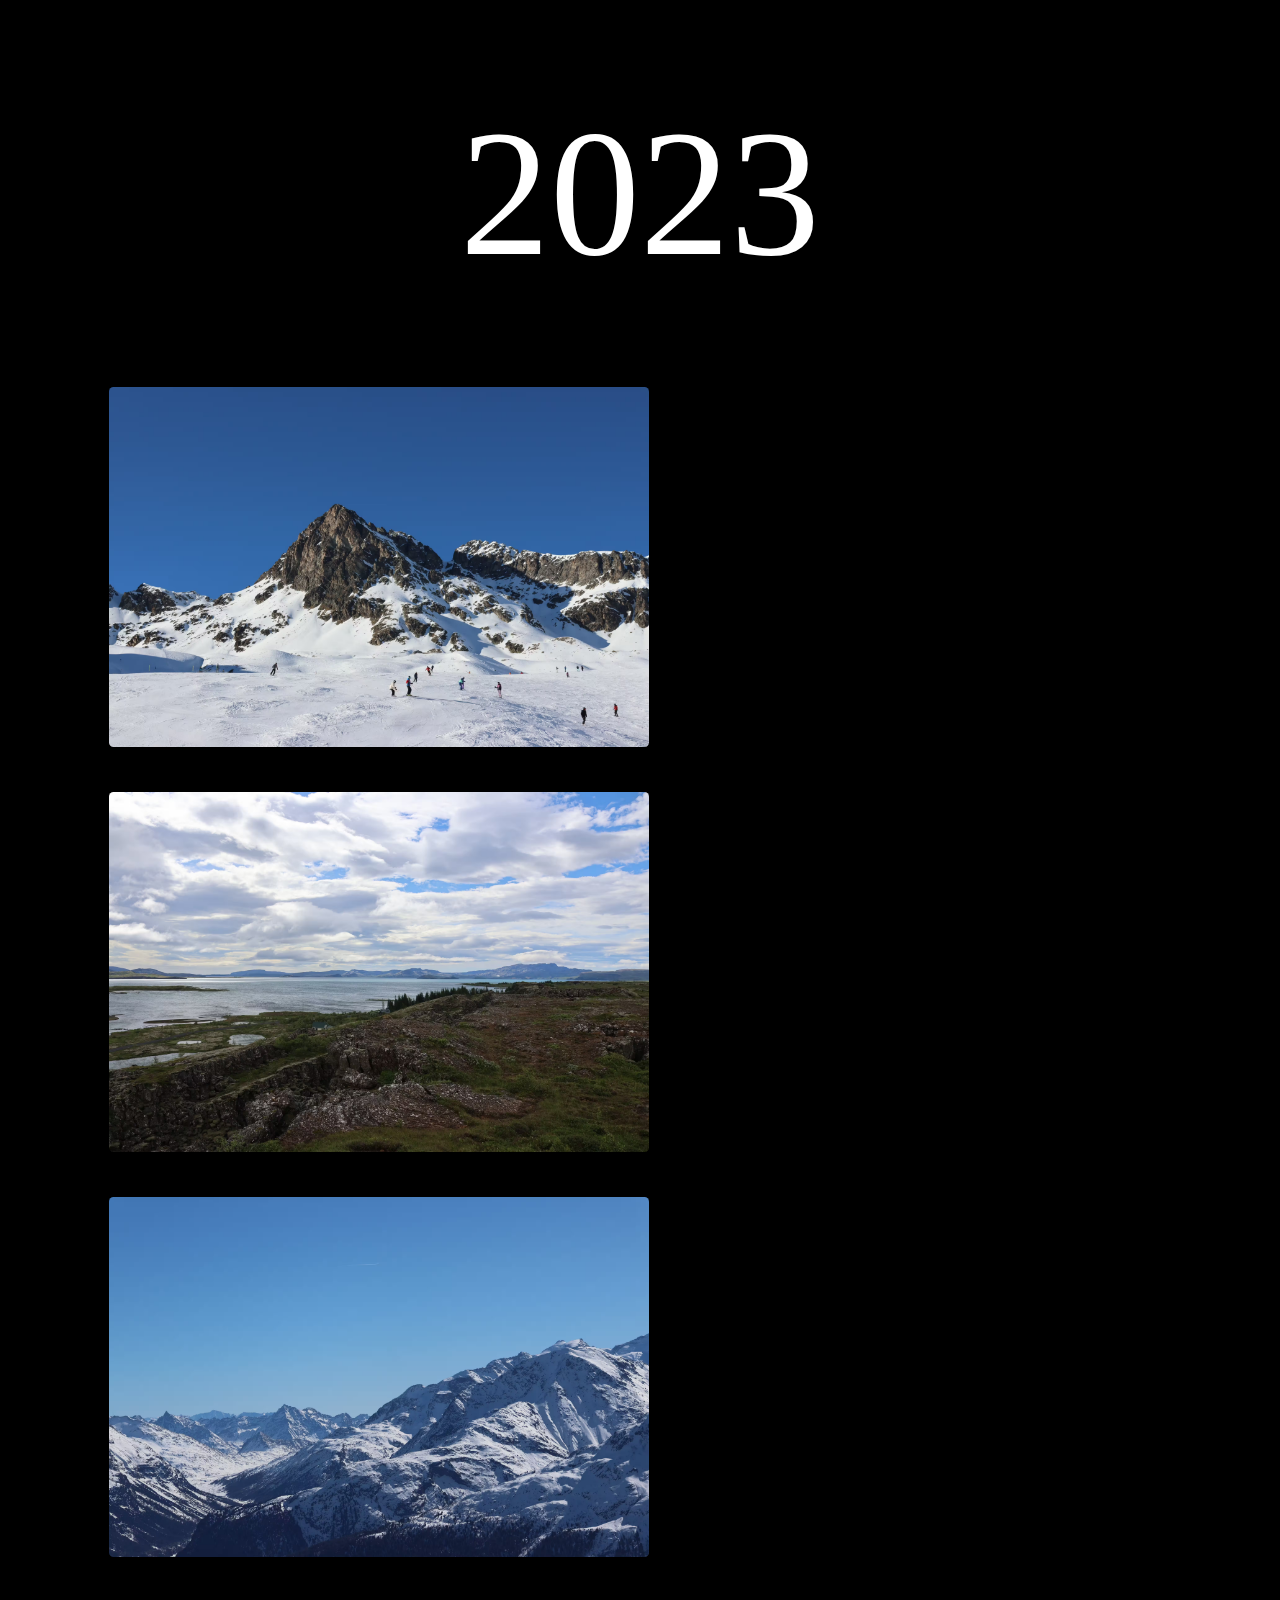
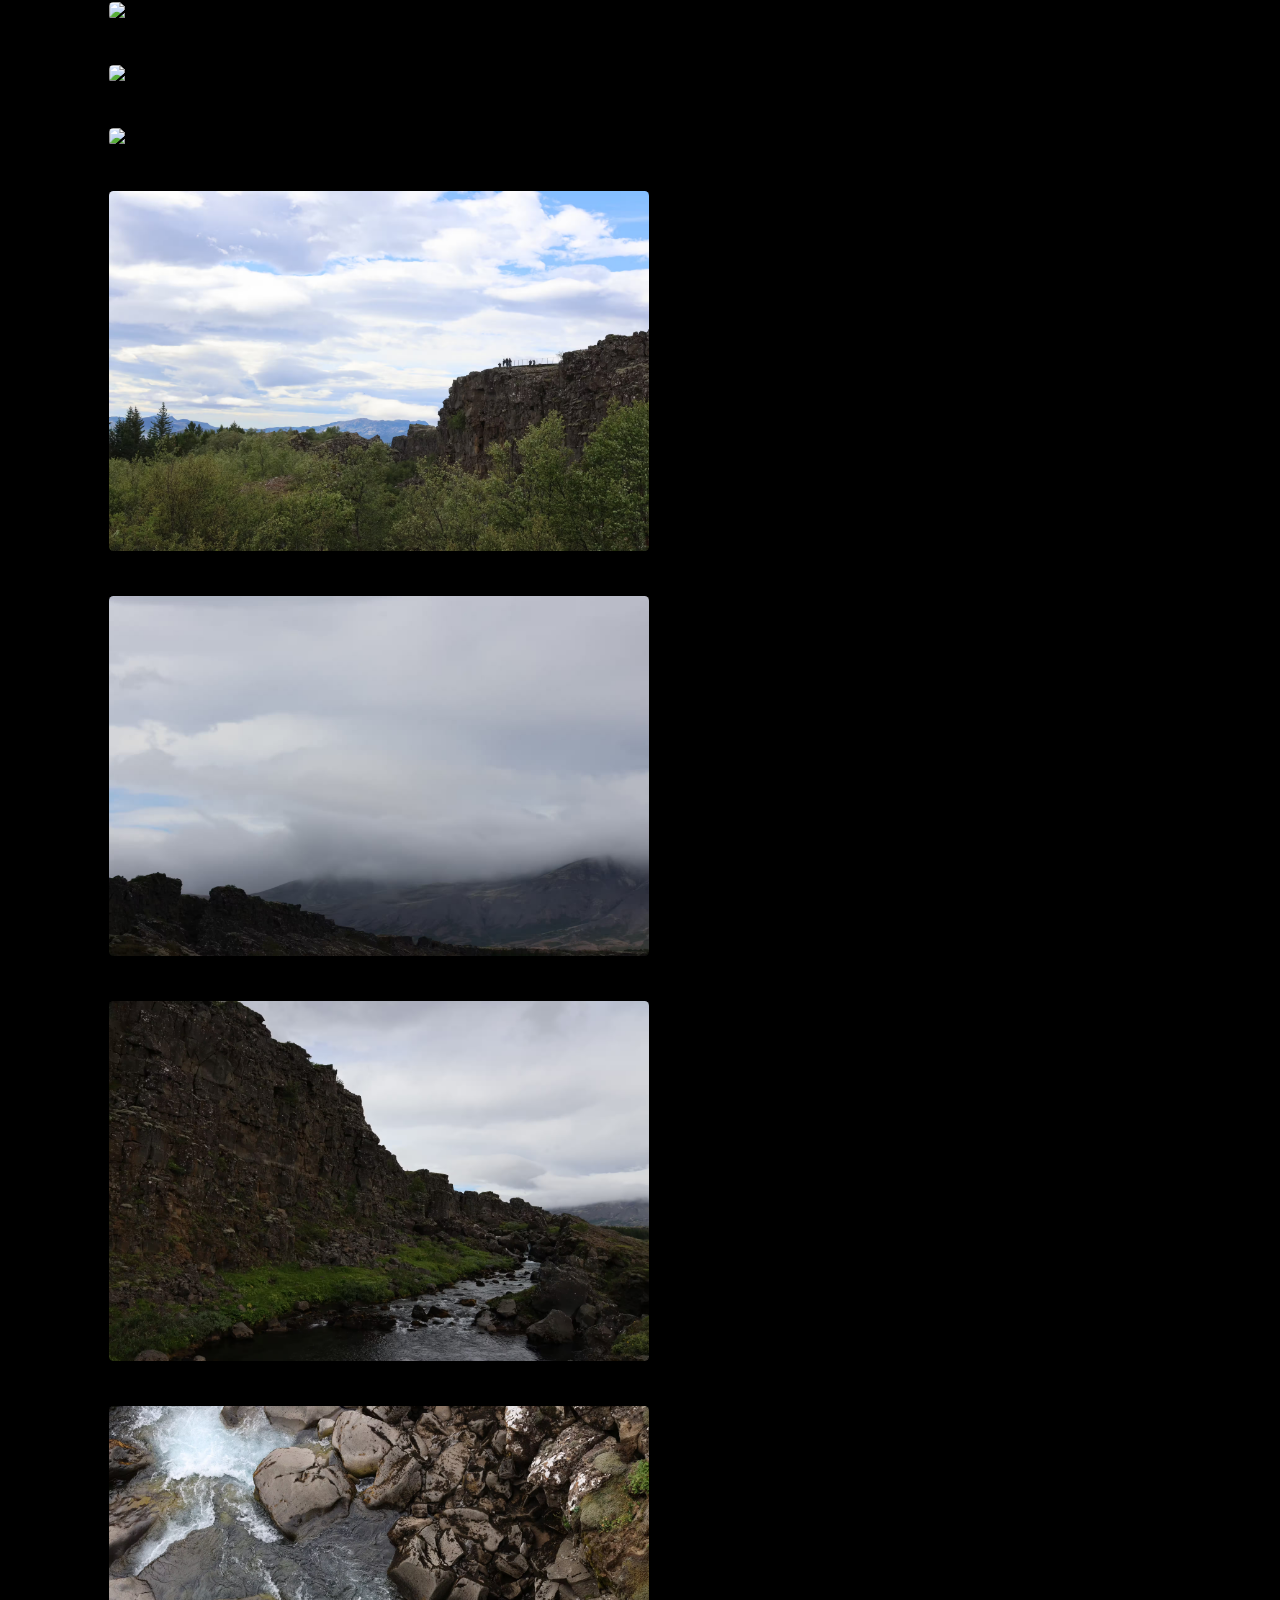
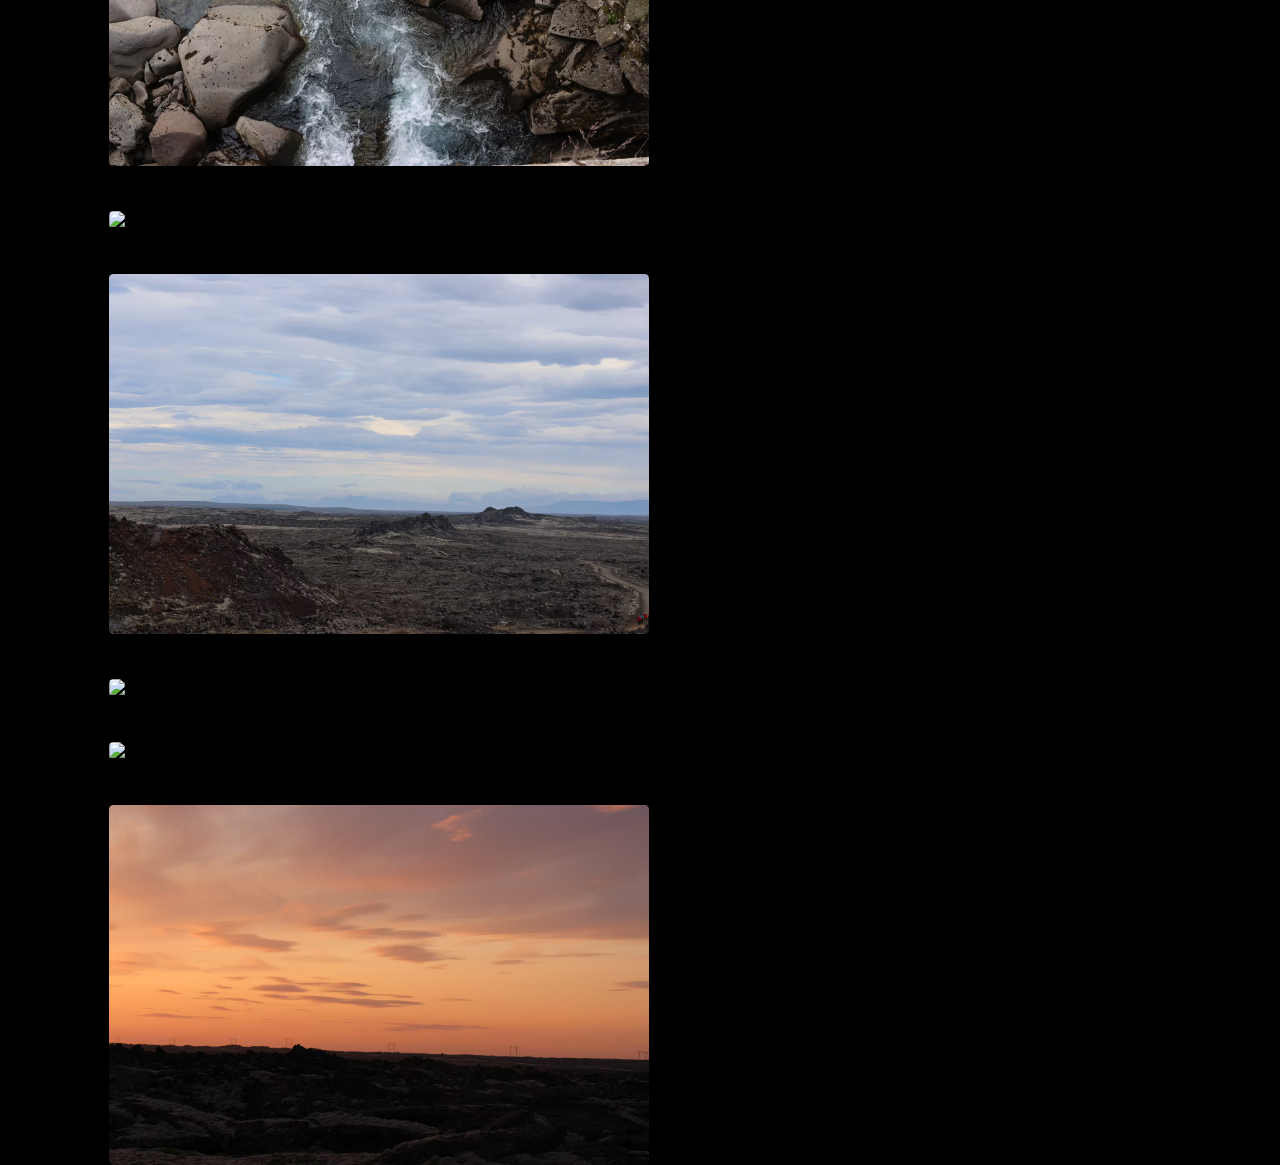
==== 21.html @ 31b138d0 "added preload for images and finished 22 site" ====
<!DOCTYPE html>
<html lang="en">
<head>
    <meta charset="UTF-8">
    <meta name="viewport" content="width=device-width, initial-scale=1.0">
    <title>Carl Marino | 2021 Photos</title>
    <meta name="keywords" content="Carl, Marino, Software, Development, Programming, Photography, About, Website, Webpage, Contact, Music, Composition, Composer, Songs, Programs, Projects, Photos, Works, Code, Github, LinkedIn, Web, Finance, Personal Info, Articles, Info, Linux, Commandline, Morsy, Portfolio, Site, Investments, Investor, Invest,">
    <link rel="preload" href="/css/photos.css" as="style" onload="this.onload=null;this.rel='stylesheet'">
    <noscript><link rel="stylesheet" href="/css/photos.css"></noscript>
	<link rel="shortcut icon" href="favicon.ico" type="image/x-icon">
	<meta name="description" content="Carl Marino is a Software Developer, Web Designer, Photographer, and Electronic Music Composer from Germany.">
    <link rel="preload" href="/fonts/HelveticaComp.ttf" as="font" type="font/ttf" crossorigin="anonymous">
</head>
<body>
    <div class="gallery">
        <h1>2023</h1>
        <div class="im-container">
            <img src="/media/23/im5.avif" alt="Photo taken in 2023">
            <img src="/media/23/im6.avif" alt="Photo taken in 2023">
            <img src="/media/23/im2.avif" alt="Photo taken in 2023">
            <img src="/media/23/im3.avif" alt="Photo taken in 2023">
            <img src="/media/23/im4.avif" alt="Photo taken in 2023">
            <img src="/media/23/im1.avif" alt="Photo taken in 2023">
            <img src="/media/23/im7.avif" alt="Photo taken in 2023">
            <img src="/media/23/im8.avif" alt="Photo taken in 2023">
            <img src="/media/23/im9.avif" alt="Photo taken in 2023">
            <img src="/media/23/im10.avif" alt="Photo taken in 2023">
            <img src="/media/23/im11.avif" alt="Photo taken in 2023">
            <img src="/media/23/im12.avif" alt="Photo taken in 2023">
            <img src="/media/23/im13.avif" alt="Photo taken in 2023">
            <img src="/media/23/im14.avif" alt="Photo taken in 2023">
            <img src="/media/23/im15.avif" alt="Photo taken in 2023">
        
        </div>
    </div>
</body>
</html>
---- css/photos.css ----
@font-pinace {
    font-family: Helvetica-Compressed;
    src: url(/fonts/HelveticaComp.ttf);
}

* {
    margin: 0;
    padding: 0;
    box-sizing: border-box;
}

body {
    background-color: #000000;
}
.photos-container {
    position: absolute;
    display: flex;
    justify-content: space-between;
    flex-direction: row;
    top: 50%;
    left: 50%;
    width: calc(100% - 10vh);
    height: 90vh;
    transform: translate(-50%,-50%);
}

h1 {
    margin-top: 10vh;
    margin-bottom: 5vh;
    width: 100%;
    text-align: center;
    font-family: Helvetica-Compressed;
    font-size: 20vh;
    color: #ffffff;
    font-weight: 400;
}
.photos-container a {
    display: flex;
    align-items: center;
    justify-content: center;
    font-size: 10vh;
    color: #ffffff;
    overflow: hidden;
    position: relative;
    flex-grow: 1;
    text-decoration: none;
    background-color: bisque;
    z-index: 1;
    transition: 1s ease;
    background-size: cover;
    background-position: center;
    background-repeat: no-repeat;
    font-family: Helvetica-Compressed;
}


.photos-container a:hover {
    flex-grow: 5;
    background-color: aliceblue;
}

.one {
    background: url(/media/21-thumb.avif); 
}

.two {
    background: url(/media/22-thumb.avif); 
}

.three {
    background: url(/media/AQ8A4910.avif); 
}

.im-container img {
    width: 60vh;
    height: auto;
    max-width: 70%;
    border-radius: 0.5vh;
    margin-top: 5vh;
    margin-left: 5vh;
    float: left;
}

.im-container {
    position: absolute;
    left: 50%;
    width: 90%;
    transform: translateX(-50%);
}

.gallery {
    position: absolute;
    width: 100%;
    height: fit-content;
    top: 0vh;
    left: 0;
}

@media screen and (max-width: 900px) {
    .photos-container {
        flex-direction: column;
    }
}
---- css/photos.css ----
@font-pinace {
    font-family: Helvetica-Compressed;
    src: url(/fonts/HelveticaComp.ttf);
}

* {
    margin: 0;
    padding: 0;
    box-sizing: border-box;
}

body {
    background-color: #000000;
}
.photos-container {
    position: absolute;
    display: flex;
    justify-content: space-between;
    flex-direction: row;
    top: 50%;
    left: 50%;
    width: calc(100% - 10vh);
    height: 90vh;
    transform: translate(-50%,-50%);
}

h1 {
    margin-top: 10vh;
    margin-bottom: 5vh;
    width: 100%;
    text-align: center;
    font-family: Helvetica-Compressed;
    font-size: 20vh;
    color: #ffffff;
    font-weight: 400;
}
.photos-container a {
    display: flex;
    align-items: center;
    justify-content: center;
    font-size: 10vh;
    color: #ffffff;
    overflow: hidden;
    position: relative;
    flex-grow: 1;
    text-decoration: none;
    background-color: bisque;
    z-index: 1;
    transition: 1s ease;
    background-size: cover;
    background-position: center;
    background-repeat: no-repeat;
    font-family: Helvetica-Compressed;
}


.photos-container a:hover {
    flex-grow: 5;
    background-color: aliceblue;
}

.one {
    background: url(/media/21-thumb.avif); 
}

.two {
    background: url(/media/22-thumb.avif); 
}

.three {
    background: url(/media/AQ8A4910.avif); 
}

.im-container img {
    width: 60vh;
    height: auto;
    max-width: 70%;
    border-radius: 0.5vh;
    margin-top: 5vh;
    margin-left: 5vh;
    float: left;
}

.im-container {
    position: absolute;
    left: 50%;
    width: 90%;
    transform: translateX(-50%);
}

.gallery {
    position: absolute;
    width: 100%;
    height: fit-content;
    top: 0vh;
    left: 0;
}

@media screen and (max-width: 900px) {
    .photos-container {
        flex-direction: column;
    }
}
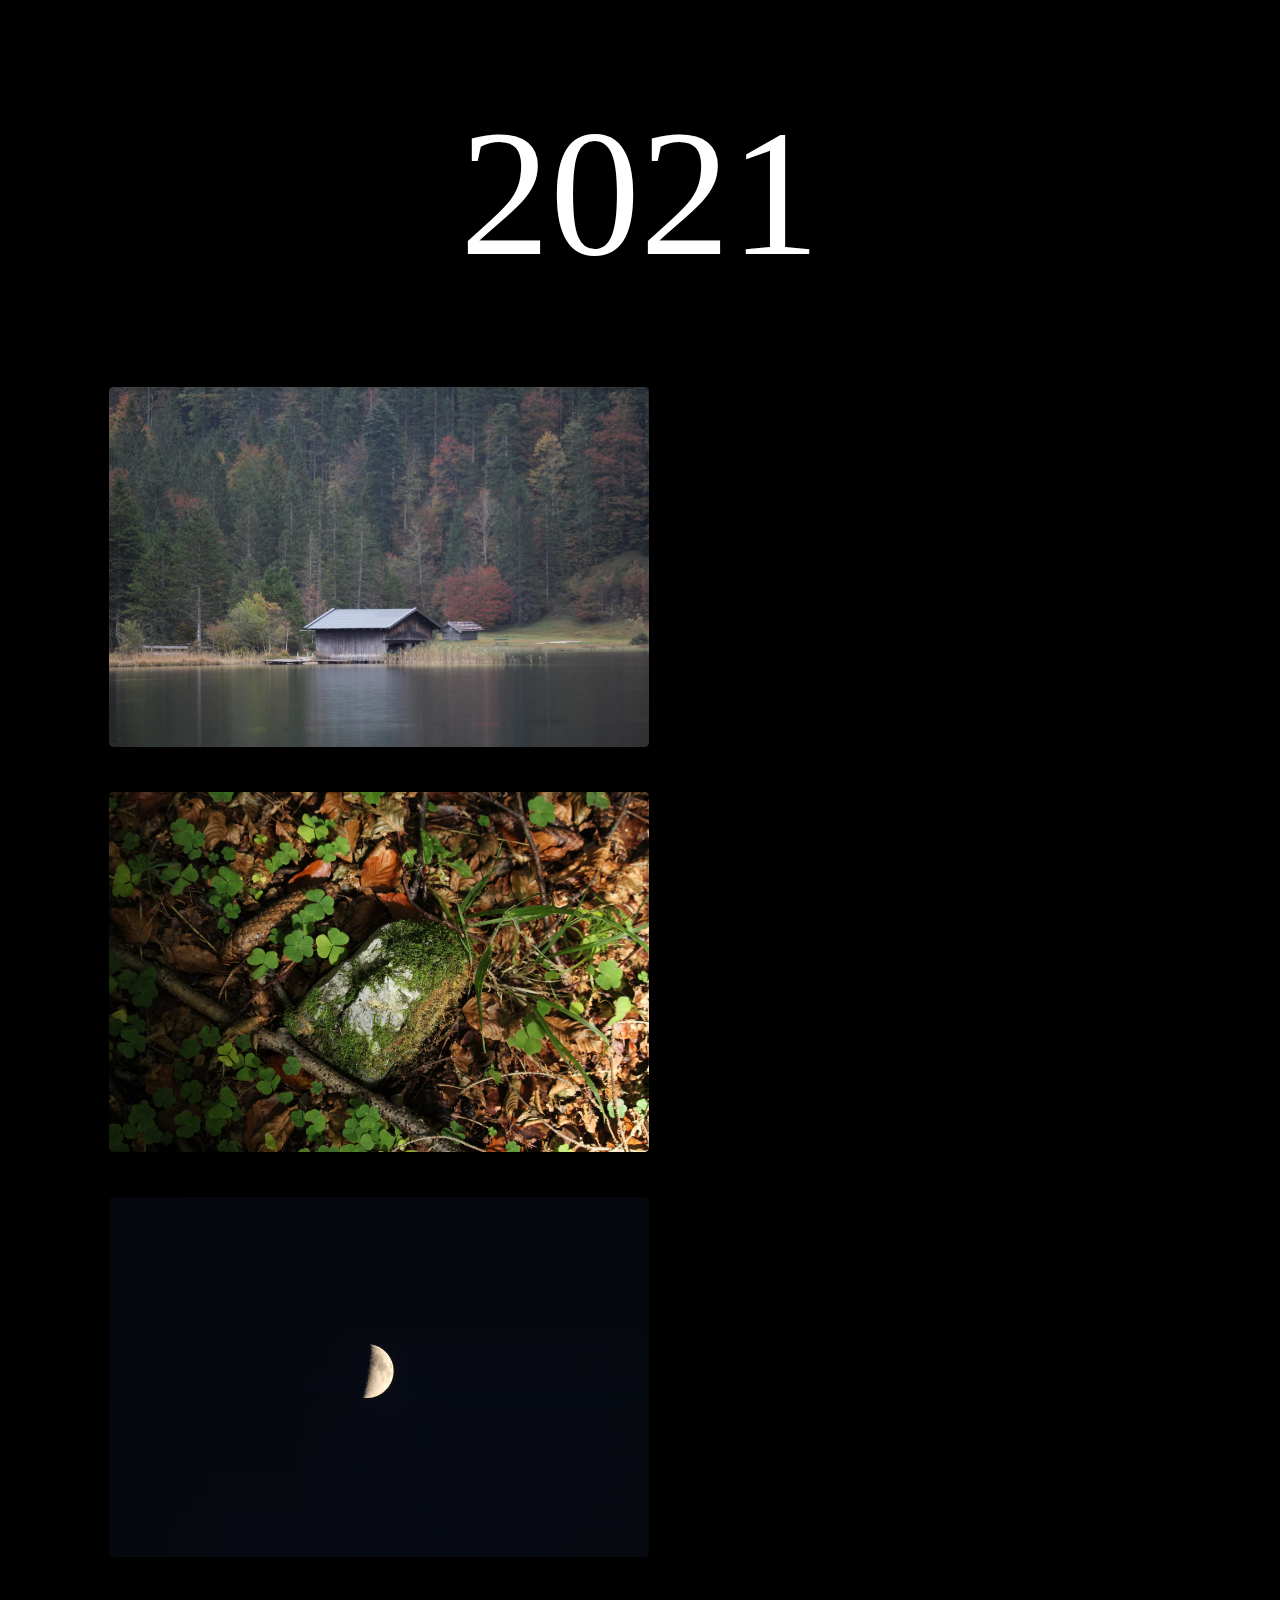
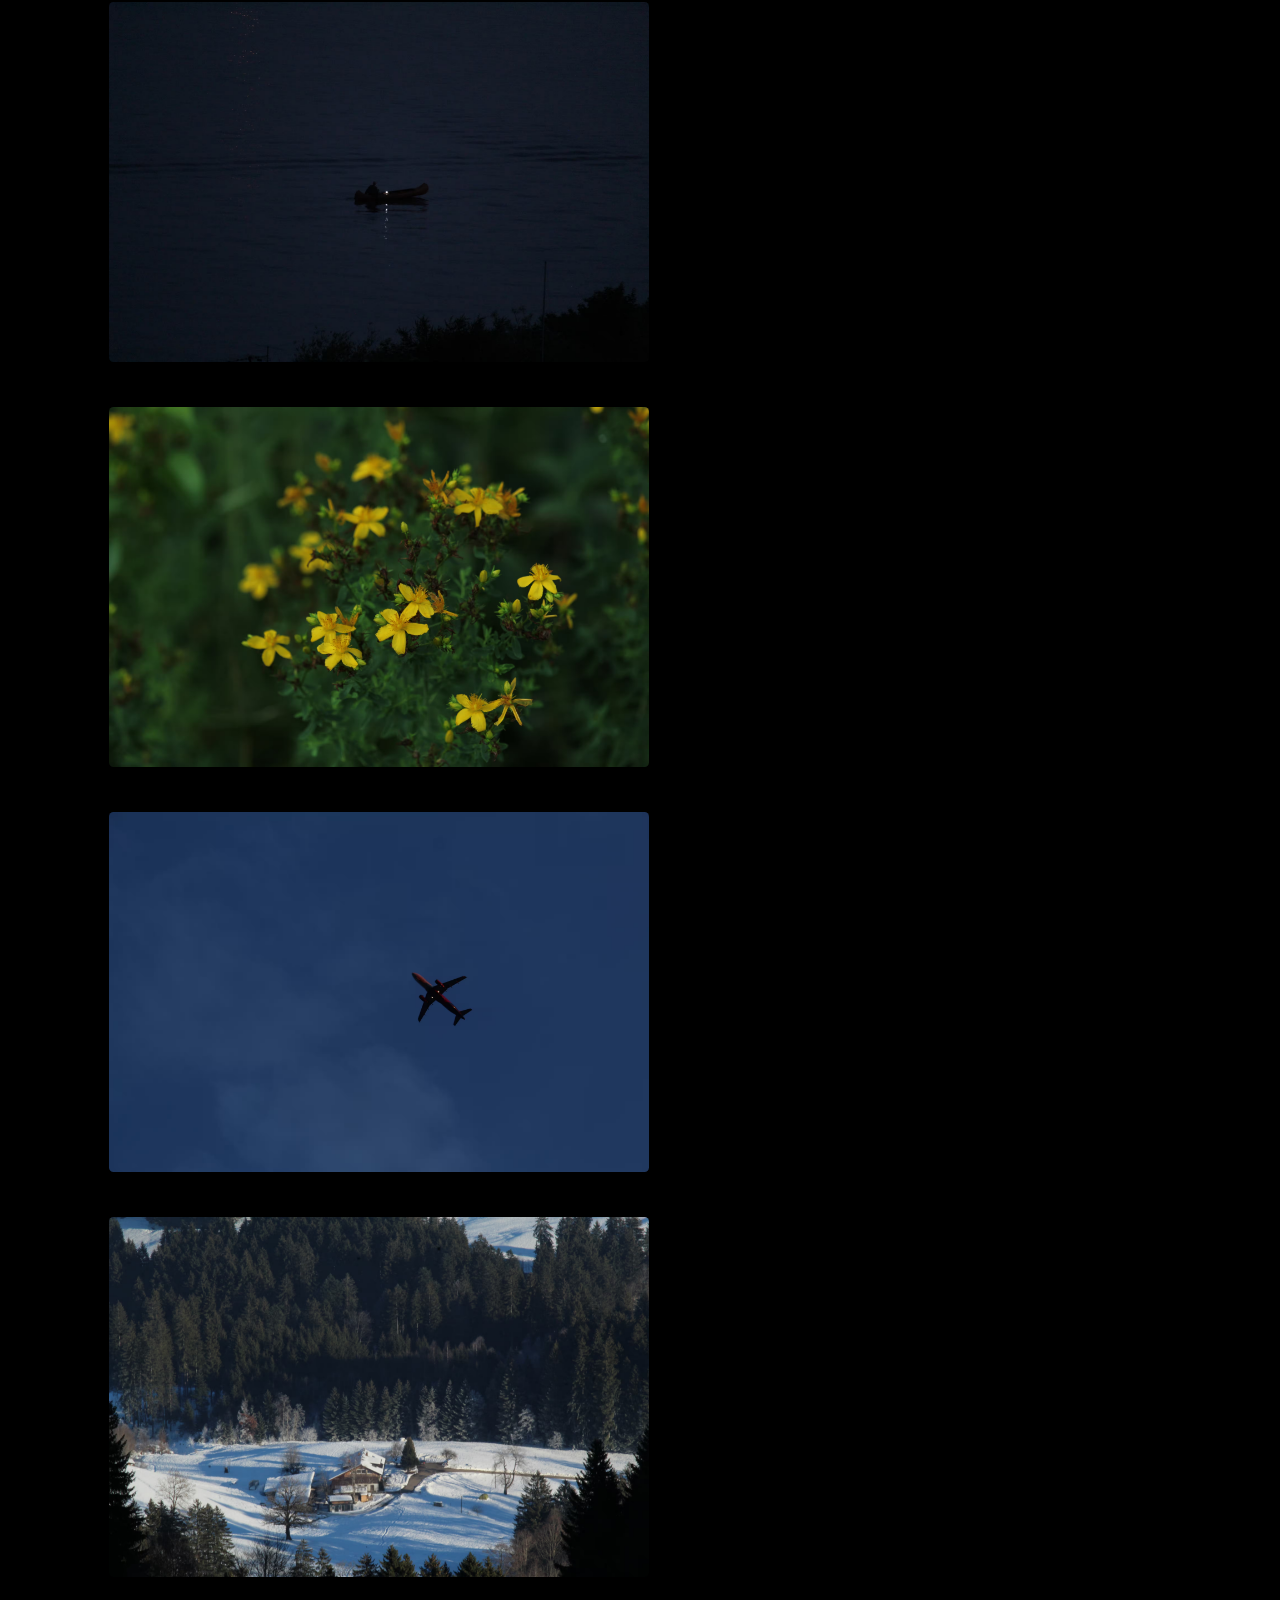
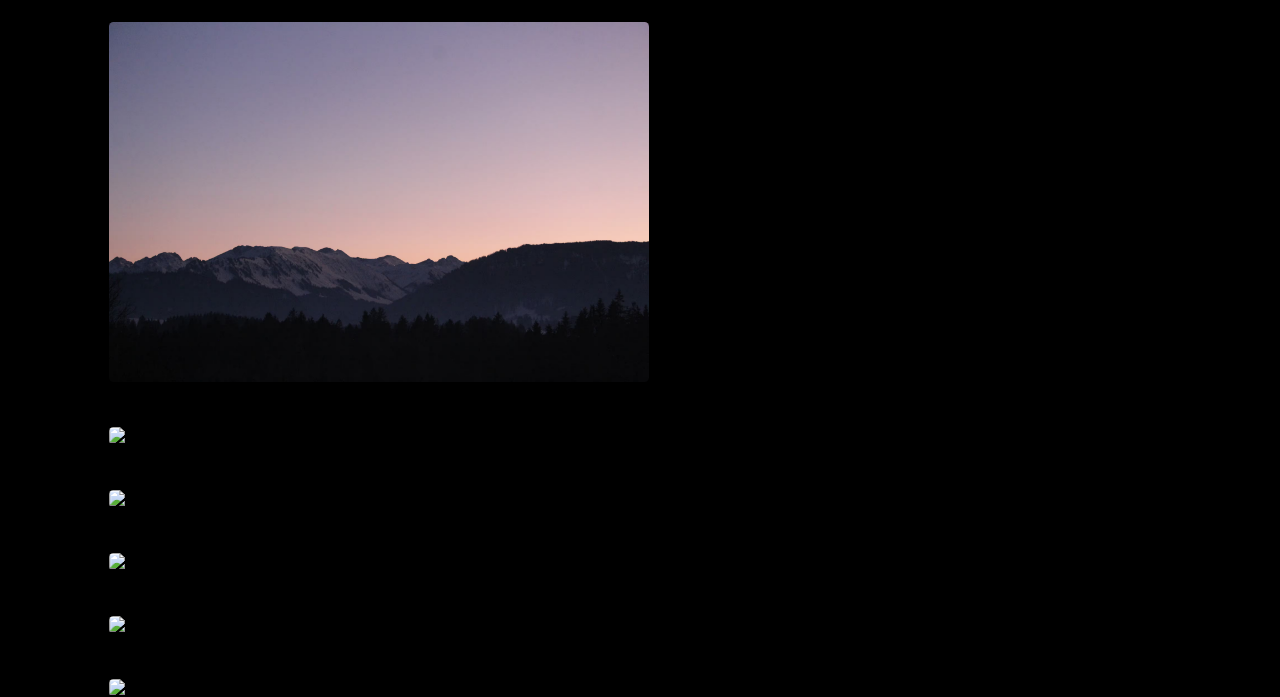
==== commit 6cc7b871: "added 2021 photos" ====
--- a/21.html
+++ b/21.html
@@ -13,23 +13,21 @@
 </head>
 <body>
     <div class="gallery">
-        <h1>2023</h1>
+        <h1>2021</h1>
         <div class="im-container">
-            <img src="/media/23/im5.avif" alt="Photo taken in 2023">
-            <img src="/media/23/im6.avif" alt="Photo taken in 2023">
-            <img src="/media/23/im2.avif" alt="Photo taken in 2023">
-            <img src="/media/23/im3.avif" alt="Photo taken in 2023">
-            <img src="/media/23/im4.avif" alt="Photo taken in 2023">
-            <img src="/media/23/im1.avif" alt="Photo taken in 2023">
-            <img src="/media/23/im7.avif" alt="Photo taken in 2023">
-            <img src="/media/23/im8.avif" alt="Photo taken in 2023">
-            <img src="/media/23/im9.avif" alt="Photo taken in 2023">
-            <img src="/media/23/im10.avif" alt="Photo taken in 2023">
-            <img src="/media/23/im11.avif" alt="Photo taken in 2023">
-            <img src="/media/23/im12.avif" alt="Photo taken in 2023">
-            <img src="/media/23/im13.avif" alt="Photo taken in 2023">
-            <img src="/media/23/im14.avif" alt="Photo taken in 2023">
-            <img src="/media/23/im15.avif" alt="Photo taken in 2023">
+            <img src="/media/21/im5.avif" alt="Photo taken in 2021">
+            <img src="/media/21/im6.avif" alt="Photo taken in 2021">
+            <img src="/media/21/im2.avif" alt="Photo taken in 2021">
+            <img src="/media/21/im3.avif" alt="Photo taken in 2021">
+            <img src="/media/21/im4.avif" alt="Photo taken in 2021">
+            <img src="/media/21/im1.avif" alt="Photo taken in 2021">
+            <img src="/media/21/im7.avif" alt="Photo taken in 2021">
+            <img src="/media/21/im8.avif" alt="Photo taken in 2021">
+            <img src="/media/21/im9.avif" alt="Photo taken in 2021">
+            <img src="/media/21/im10.avif" alt="Photo taken in 2021">
+            <img src="/media/21/im11.avif" alt="Photo taken in 2021">
+            <img src="/media/21/im12.avif" alt="Photo taken in 2021">
+            <img src="/media/21/im13.avif" alt="Photo taken in 2021">
         
         </div>
     </div>
